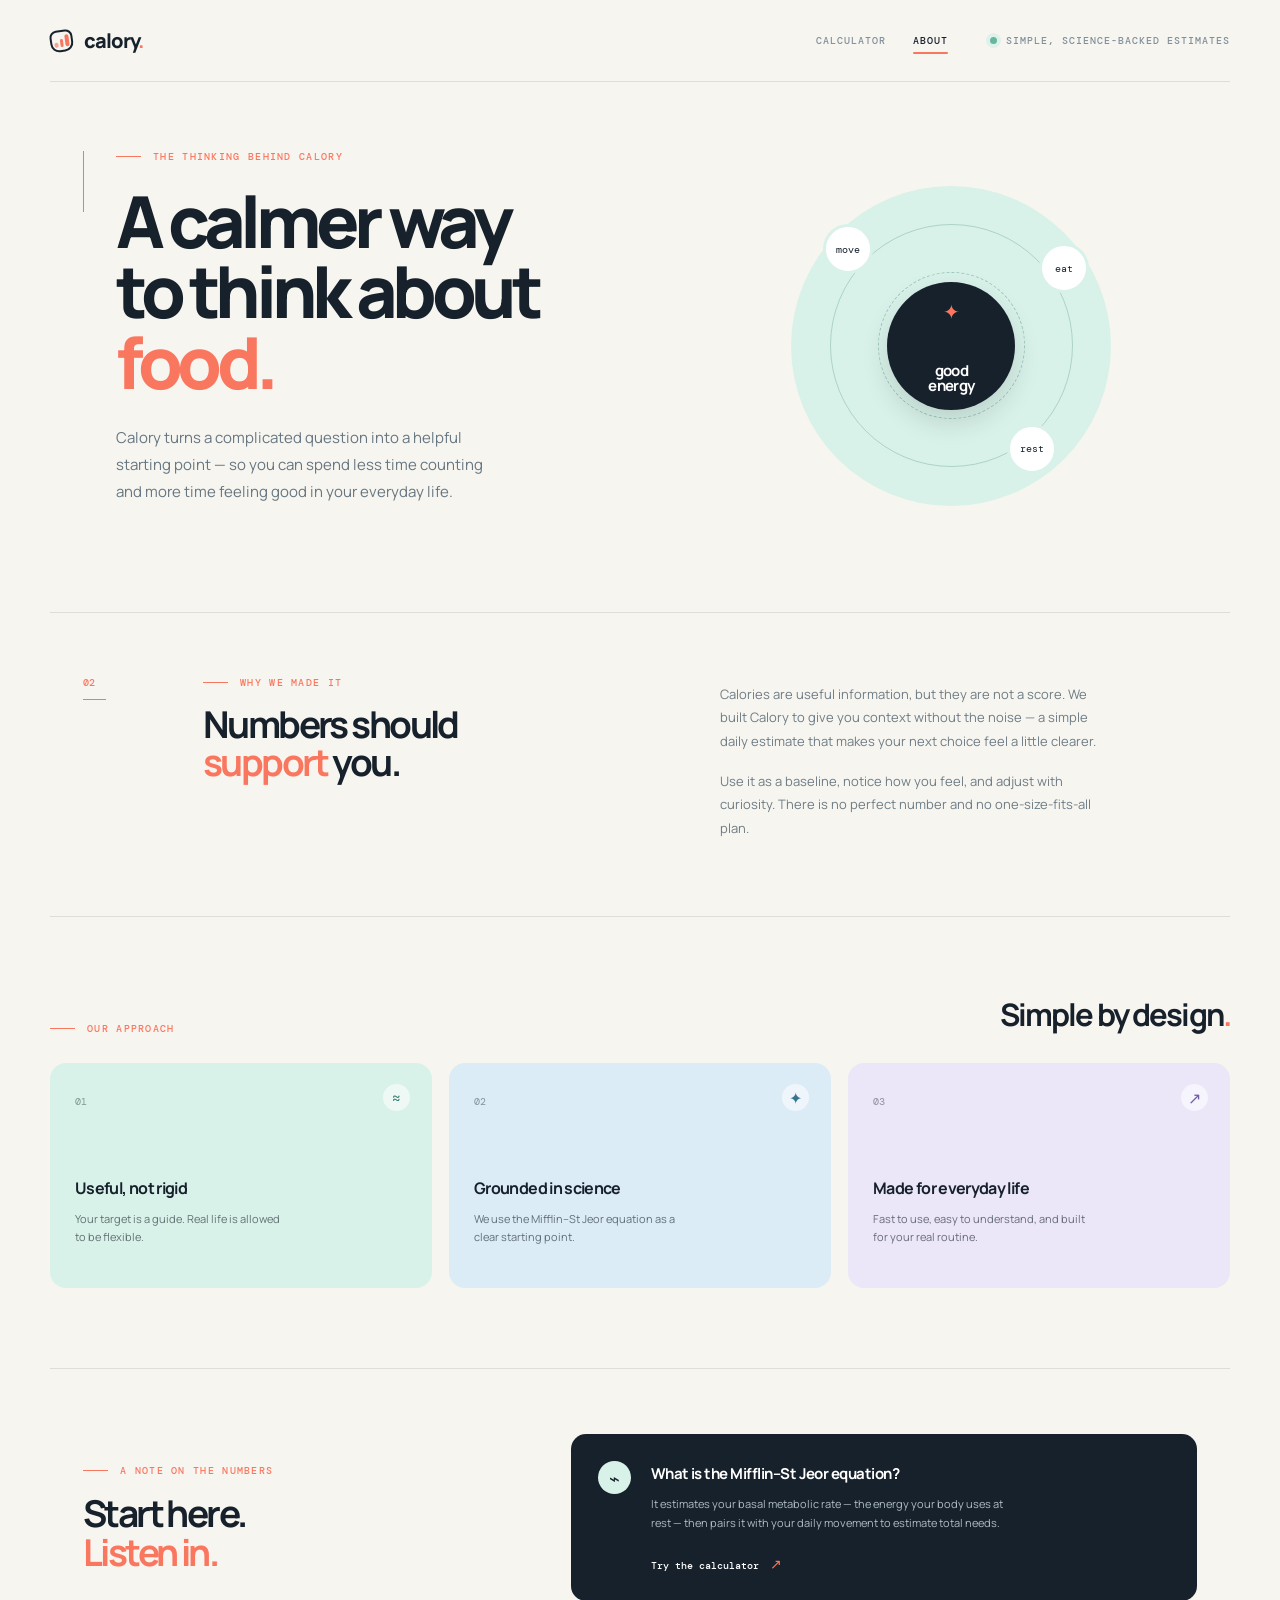
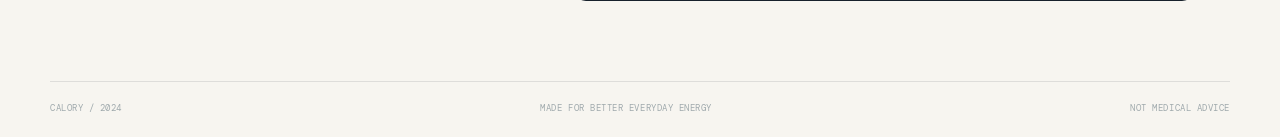
==== about.html @ 401f67f7 "second page created" ====
<!doctype html>
<html lang="en">
  <head>
    <meta charset="UTF-8" />
    <meta name="viewport" content="width=device-width, initial-scale=1.0" />
    <meta name="theme-color" content="#17212b" />
    <title>About Calory — Personal calorie planner</title>
    <link rel="preconnect" href="https://fonts.googleapis.com" />
    <link rel="preconnect" href="https://fonts.gstatic.com" crossorigin />
    <link href="https://fonts.googleapis.com/css2?family=DM+Mono:wght@400;500&family=Manrope:wght@400;500;600;700;800&display=swap" rel="stylesheet" />
    <link rel="stylesheet" href="styles.css" />
  </head>
  <body class="about-page">
    <main class="shell">
      <header class="topbar">
        <a class="brand" href="index.html#top" aria-label="Calory home">
          <span class="brand-mark" aria-hidden="true"><span></span><span></span><span></span></span>
          <span>calory<span class="brand-dot">.</span></span>
        </a>
        <nav class="topnav" aria-label="Primary navigation">
          <a class="nav-link" href="index.html">Calculator</a>
          <a class="nav-link active" href="about.html">About</a>
        </nav>
        <div class="topbar-note"><span class="live-dot"></span> Simple, science-backed estimates</div>
      </header>

      <section class="about-hero">
        <div class="about-hero-copy">
          <p class="eyebrow"><span class="eyebrow-line"></span> The thinking behind Calory</p>
          <h1>A calmer way<br />to think about <em>food.</em></h1>
          <p class="hero-text">Calory turns a complicated question into a helpful starting point — so you can spend less time counting and more time feeling good in your everyday life.</p>
        </div>
        <div class="about-orbit" aria-hidden="true">
          <div class="orbit-ring ring-one"></div><div class="orbit-ring ring-two"></div>
          <div class="orbit-core"><span>✦</span><strong>good<br />energy</strong></div>
          <span class="orbit-label label-one">move</span><span class="orbit-label label-two">eat</span><span class="orbit-label label-three">rest</span>
        </div>
      </section>

      <section class="about-story">
        <div class="section-index">02 <span></span></div>
        <div class="story-copy">
          <p class="eyebrow"><span class="eyebrow-line"></span> Why we made it</p>
          <h2>Numbers should<br /><em>support</em> you.</h2>
        </div>
        <div class="story-body">
          <p>Calories are useful information, but they are not a score. We built Calory to give you context without the noise — a simple daily estimate that makes your next choice feel a little clearer.</p>
          <p>Use it as a baseline, notice how you feel, and adjust with curiosity. There is no perfect number and no one-size-fits-all plan.</p>
        </div>
      </section>

      <section class="principles-section">
        <div class="principles-heading"><p class="eyebrow"><span class="eyebrow-line"></span> Our approach</p><h2>Simple by design<span class="heading-dot">.</span></h2></div>
        <div class="principles-grid">
          <article class="principle-card mint-card"><span class="principle-number">01</span><span class="principle-icon">≈</span><h3>Useful, not rigid</h3><p>Your target is a guide. Real life is allowed to be flexible.</p></article>
          <article class="principle-card blue-card"><span class="principle-number">02</span><span class="principle-icon">✦</span><h3>Grounded in science</h3><p>We use the Mifflin–St Jeor equation as a clear starting point.</p></article>
          <article class="principle-card lavender-card"><span class="principle-number">03</span><span class="principle-icon">↗</span><h3>Made for everyday life</h3><p>Fast to use, easy to understand, and built for your real routine.</p></article>
        </div>
      </section>

      <section class="method-section">
        <div><p class="eyebrow"><span class="eyebrow-line"></span> A note on the numbers</p><h2>Start here.<br /><em>Listen in.</em></h2></div>
        <div class="method-card"><div class="method-symbol">⌁</div><div><h3>What is the Mifflin–St Jeor equation?</h3><p>It estimates your basal metabolic rate — the energy your body uses at rest — then pairs it with your daily movement to estimate total needs.</p><a href="index.html#calorie-form">Try the calculator <span>↗</span></a></div></div>
      </section>

      <footer class="footer"><span>CALORY / 2024</span><span>Made for better everyday energy</span><span>Not medical advice</span></footer>
    </main>
  </body>
</html>
---- styles.css ----
:root {
  --ink: #17212b;
  --ink-soft: #24323e;
  --paper: #f7f5f0;
  --card: #ffffff;
  --muted: #81909b;
  --line: #dde3e2;
  --coral: #fa775f;
  --coral-light: #fff0ec;
  --mint: #d9f2e9;
  --mint-ink: #247563;
  --blue: #dcecf7;
  --blue-ink: #377392;
  --lavender: #ebe6f8;
  --lavender-ink: #7460a9;
  --display: 'Manrope', sans-serif;
  --mono: 'DM Mono', monospace;
}

* { box-sizing: border-box; }
html { scroll-behavior: smooth; }
body { margin: 0; background: var(--paper); color: var(--ink); font-family: var(--display); -webkit-font-smoothing: antialiased; }
button, input, select { font: inherit; }
button, select { cursor: pointer; }
.shell { width: min(1180px, calc(100% - 56px)); margin: 0 auto; }

.topbar { height: 82px; display: flex; align-items: center; justify-content: space-between; border-bottom: 1px solid rgba(23, 33, 43, .11); }
.brand { display: inline-flex; align-items: center; gap: 11px; text-decoration: none; color: var(--ink); font-size: 20px; font-weight: 800; letter-spacing: -1px; }
.brand-dot { color: var(--coral); }
.brand-mark { display: flex; align-items: flex-end; gap: 2px; width: 23px; height: 22px; padding: 3px 2px; border: 2px solid var(--ink); border-radius: 7px 7px 9px 9px; transform: rotate(-8deg); }
.brand-mark span { display: block; flex: 1; border-radius: 2px; background: var(--coral); }
.brand-mark span:nth-child(1) { height: 40%; opacity: .65; }.brand-mark span:nth-child(2) { height: 69%; }.brand-mark span:nth-child(3) { height: 100%; }
.topbar-note { display: flex; align-items: center; gap: 9px; color: var(--muted); font: 500 10px var(--mono); letter-spacing: .1em; text-transform: uppercase; }
.live-dot { width: 7px; height: 7px; border-radius: 50%; background: #65b89d; box-shadow: 0 0 0 4px #e0f1eb; }
.topnav { display: flex; align-items: center; gap: 27px; margin-left: auto; margin-right: 42px; }
.nav-link { position: relative; padding: 7px 0; color: var(--muted); font: 500 10px var(--mono); letter-spacing: .1em; text-decoration: none; text-transform: uppercase; transition: color .2s; }
.nav-link:hover, .nav-link.active { color: var(--ink); }.nav-link.active::after { content: ''; position: absolute; right: 0; bottom: 0; left: 0; height: 2px; border-radius: 2px; background: var(--coral); }

.hero { display: grid; grid-template-columns: 1fr 1fr; gap: clamp(55px, 9vw, 126px); align-items: center; padding: 73px 0 95px; }
.hero-copy { padding: 3px 0 0 33px; position: relative; }
.hero-copy::before { content: ''; position: absolute; width: 1px; height: 62px; left: 0; top: 1px; background: var(--coral); }
.eyebrow { display: flex; align-items: center; gap: 12px; margin: 0 0 23px; color: var(--coral); font: 500 10px var(--mono); letter-spacing: .13em; text-transform: uppercase; }
.eyebrow-line { width: 25px; height: 1px; background: currentColor; }
h1, h2, p { margin-top: 0; }
h1 { margin-bottom: 27px; font-size: clamp(54px, 6.3vw, 83px); line-height: .98; letter-spacing: -.075em; font-weight: 800; }
h1 em { color: var(--coral); font-style: normal; }
.hero-text { max-width: 390px; margin-bottom: 37px; color: #667681; font-size: 15px; line-height: 1.8; }
.hero-meta { display: flex; align-items: center; gap: 13px; }
.avatar-stack { display: flex; padding-left: 7px; }
.avatar-stack span { width: 29px; height: 29px; margin-left: -7px; display: grid; place-items: center; border: 2px solid var(--paper); border-radius: 50%; color: var(--ink); background: #e7b8ad; font-size: 10px; font-weight: 800; }
.avatar-stack span:nth-child(2) { background: #aed7ca; }.avatar-stack span:nth-child(3) { background: #d8c4ed; }.avatar-stack span:nth-child(4) { background: var(--ink); color: white; }
.hero-meta p { margin: 0; color: var(--muted); font-size: 11px; }.hero-meta strong { color: var(--ink); font-weight: 700; }

.calculator-card { padding: 37px 40px 28px; border: 1px solid rgba(23, 33, 43, .08); border-radius: 20px; background: var(--card); box-shadow: 0 18px 50px rgba(23, 33, 43, .07); }
.card-heading { display: flex; justify-content: space-between; align-items: flex-start; margin-bottom: 32px; }.card-kicker { margin: 0 0 11px; color: var(--coral); font: 500 10px var(--mono); letter-spacing: .14em; }.card-kicker span { margin-left: 8px; color: #a8b1b5; }
.card-heading h2 { margin: 0; font-size: 24px; letter-spacing: -.045em; }.sparkle { color: var(--coral); font-size: 25px; transform: rotate(13deg); }
.field-row { display: grid; grid-template-columns: 1fr 1fr; gap: 17px; margin-bottom: 21px; }.field-group label { display: block; margin: 0 0 9px; color: var(--ink); font-size: 11px; font-weight: 800; }.input-wrap, .select-wrap { position: relative; }
.input-wrap input, select { width: 100%; height: 48px; padding: 0 44px 0 14px; border: 1px solid var(--line); border-radius: 9px; outline: none; color: var(--ink); background: #fbfcfb; font-size: 13px; transition: border .2s, box-shadow .2s; appearance: none; }
.input-wrap input:focus, select:focus { border-color: var(--coral); box-shadow: 0 0 0 3px var(--coral-light); }.input-wrap span { position: absolute; top: 50%; right: 13px; transform: translateY(-50%); color: var(--muted); font: 10px var(--mono); pointer-events: none; }.select-wrap::after { content: '⌄'; position: absolute; top: 12px; right: 14px; color: #85929a; font-size: 17px; pointer-events: none; }.select-wrap select { padding-right: 32px; }
.full-field { margin-bottom: 21px; }.label-line { display: flex; align-items: center; justify-content: space-between; }.optional { color: #a2adb1; font: 10px var(--mono); }
.unit-toggle { display: flex; align-items: center; gap: 5px; margin: 1px 0 23px; color: var(--muted); font: 10px var(--mono); }.unit-toggle > span { margin-right: 7px; }.unit-button { border: 0; border-radius: 7px; padding: 7px 10px; color: var(--muted); background: transparent; font: 500 10px var(--mono); }.unit-button small { font-size: 9px; opacity: .75; }.unit-button.active { color: var(--ink); background: var(--mint); }
.calculate-button { display: flex; align-items: center; justify-content: space-between; width: 100%; height: 53px; padding: 0 16px 0 19px; border: 0; border-radius: 9px; color: white; background: var(--coral); box-shadow: 0 8px 16px rgba(250, 119, 95, .22); font-size: 12px; font-weight: 800; transition: transform .2s, box-shadow .2s, background .2s; }.calculate-button:hover { transform: translateY(-2px); background: #f26751; box-shadow: 0 11px 20px rgba(250, 119, 95, .28); }.button-arrow { display: grid; place-items: center; width: 27px; height: 27px; border-radius: 50%; color: var(--coral); background: white; font-size: 16px; }.form-note { margin: 17px 0 0; color: #a5afb3; text-align: center; font: 9px var(--mono); }.form-note span { margin-right: 5px; color: #79bca8; font-size: 13px; }

.results-section { padding: 0 0 73px; }.results-heading { display: flex; align-items: end; justify-content: space-between; margin-bottom: 29px; }.results-heading .eyebrow { margin-bottom: 15px; }.results-heading h2 { margin: 0; font-size: 31px; letter-spacing: -.06em; }.heading-dot { color: var(--coral); }.results-subtitle { margin: 0 1px 2px 0; color: var(--muted); text-align: right; font-size: 11px; line-height: 1.7; }
.result-grid { display: grid; grid-template-columns: repeat(3, 1fr); gap: 17px; }.result-card { min-height: 266px; padding: 25px 25px 23px; border-radius: 16px; }.maintenance-card { background: var(--mint); }.loss-card { background: var(--blue); }.gain-card { background: var(--lavender); }.result-top { display: flex; align-items: center; gap: 9px; margin-bottom: 30px; }.result-icon { display: grid; place-items: center; width: 24px; height: 24px; border-radius: 50%; color: var(--mint-ink); background: rgba(255,255,255,.55); font-size: 17px; font-weight: 700; }.loss-card .result-icon { color: var(--blue-ink); }.gain-card .result-icon { color: var(--lavender-ink); }.result-label { color: rgba(23, 33, 43, .63); font: 500 10px var(--mono); letter-spacing: .08em; }.calories { margin-bottom: 14px; color: var(--ink); font-size: clamp(29px, 3vw, 39px); font-weight: 800; letter-spacing: -.07em; }.calories small { color: rgba(23, 33, 43, .6); font: 10px var(--mono); letter-spacing: 0; }.result-description { min-height: 34px; max-width: 245px; margin-bottom: 22px; color: rgba(23, 33, 43, .63); font-size: 11px; line-height: 1.6; }.result-bar { height: 4px; margin-bottom: 14px; overflow: hidden; border-radius: 10px; background: rgba(23,33,43,.1); }.result-bar span { display: block; height: 100%; border-radius: 10px; background: var(--mint-ink); }.loss-card .result-bar span { background: var(--blue-ink); }.gain-card .result-bar span { background: var(--lavender-ink); }.result-tag { color: rgba(23, 33, 43, .6); font: 10px var(--mono); }
.results-footer { display: flex; align-items: center; gap: 16px; margin-top: 20px; padding: 18px 23px; border: 1px solid var(--line); border-radius: 13px; background: rgba(255,255,255,.37); }.tip-mark { display: grid; place-items: center; flex: 0 0 29px; height: 29px; border-radius: 50%; color: var(--coral); background: var(--coral-light); font-size: 15px; }.results-footer p { flex: 1; margin: 0; color: var(--muted); font-size: 10px; line-height: 1.55; }.results-footer strong { color: var(--ink); font-size: 11px; }.results-footer a { color: var(--ink); font: 500 10px var(--mono); text-decoration: none; }.results-footer a span { margin-left: 5px; color: var(--coral); font-size: 14px; }
.footer { display: flex; justify-content: space-between; padding: 20px 0 23px; border-top: 1px solid rgba(23,33,43,.11); color: #a0aaad; font: 9px var(--mono); letter-spacing: .06em; text-transform: uppercase; }

/* About page */
.about-hero { display: grid; grid-template-columns: 1.05fr .95fr; gap: 80px; align-items: center; min-height: 470px; padding: 68px 33px 70px; }
.about-hero-copy { position: relative; padding-left: 33px; }.about-hero-copy::before { content: ''; position: absolute; top: 1px; left: 0; width: 1px; height: 61px; background: var(--coral); }
.about-hero h1 { margin-bottom: 27px; font-size: clamp(48px, 5.6vw, 72px); }.about-orbit { position: relative; width: min(320px, 100%); aspect-ratio: 1; margin: 0 auto; border-radius: 50%; background: var(--mint); }
.orbit-ring { position: absolute; border: 1px solid rgba(36,117,99,.25); border-radius: 50%; }.ring-one { inset: 12%; }.ring-two { inset: 27%; border-style: dashed; border-color: rgba(36,117,99,.33); }.orbit-core { position: absolute; top: 50%; left: 50%; display: grid; place-items: center; width: 128px; height: 128px; transform: translate(-50%, -50%); border-radius: 50%; color: white; background: var(--ink); box-shadow: 0 12px 26px rgba(23,33,43,.15); text-align: center; }.orbit-core span { margin-bottom: 6px; color: var(--coral); font-size: 20px; }.orbit-core strong { font-size: 15px; letter-spacing: -.04em; line-height: 1.05; }.orbit-label { position: absolute; display: grid; place-items: center; width: 50px; height: 50px; border: 3px solid var(--mint); border-radius: 50%; color: var(--ink); background: white; font: 10px var(--mono); }.label-one { top: 12%; left: 10%; }.label-two { top: 18%; right: 7%; }.label-three { right: 17%; bottom: 10%; }
.about-story { display: grid; grid-template-columns: 80px 1fr 1fr; gap: 40px; padding: 63px 33px; border-top: 1px solid rgba(23,33,43,.11); border-bottom: 1px solid rgba(23,33,43,.11); }.section-index { color: var(--coral); font: 500 10px var(--mono); }.section-index span { display: block; width: 23px; height: 1px; margin-top: 10px; background: var(--coral); }.story-copy .eyebrow { margin-bottom: 16px; }.story-copy h2, .method-section h2 { margin: 0; font-size: 37px; line-height: 1.04; letter-spacing: -.07em; }.story-copy h2 em, .method-section h2 em { color: var(--coral); font-style: normal; }.story-body { max-width: 385px; padding-top: 7px; }.story-body p { color: #6d7c85; font-size: 13px; line-height: 1.8; }.story-body p + p { margin-top: 17px; }
.principles-section { padding: 76px 0 80px; }.principles-heading { display: flex; align-items: end; justify-content: space-between; margin-bottom: 28px; }.principles-heading .eyebrow { margin: 0; }.principles-heading h2 { margin: 0; font-size: 31px; letter-spacing: -.06em; }.principles-grid { display: grid; grid-template-columns: repeat(3, 1fr); gap: 17px; }.principle-card { position: relative; min-height: 225px; padding: 25px; border-radius: 16px; }.mint-card { background: var(--mint); }.blue-card { background: var(--blue); }.lavender-card { background: var(--lavender); }.principle-number { color: rgba(23,33,43,.45); font: 10px var(--mono); }.principle-icon { position: absolute; top: 21px; right: 22px; display: grid; place-items: center; width: 27px; height: 27px; border-radius: 50%; color: var(--mint-ink); background: rgba(255,255,255,.55); }.blue-card .principle-icon { color: var(--blue-ink); }.lavender-card .principle-icon { color: var(--lavender-ink); }.principle-card h3 { margin: 67px 0 11px; color: var(--ink); font-size: 16px; letter-spacing: -.04em; }.principle-card p { max-width: 215px; margin: 0; color: rgba(23,33,43,.62); font-size: 11px; line-height: 1.65; }
.method-section { display: grid; grid-template-columns: .8fr 1.2fr; gap: 70px; align-items: center; padding: 65px 33px 80px; border-top: 1px solid rgba(23,33,43,.11); }.method-section .eyebrow { margin-bottom: 17px; }.method-card { display: flex; gap: 20px; align-items: flex-start; padding: 27px; border-radius: 15px; background: var(--ink); }.method-symbol { display: grid; place-items: center; flex: 0 0 33px; height: 33px; border-radius: 50%; color: var(--ink); background: var(--mint); font-size: 18px; }.method-card h3 { margin: 2px 0 11px; color: white; font-size: 15px; letter-spacing: -.035em; }.method-card p { max-width: 370px; margin: 0 0 20px; color: #afbdc4; font-size: 11px; line-height: 1.7; }.method-card a { color: white; font: 500 10px var(--mono); text-decoration: none; }.method-card a span { margin-left: 5px; color: var(--coral); font-size: 14px; }

@media (max-width: 820px) { .shell { width: min(620px, calc(100% - 36px)); }.hero { grid-template-columns: 1fr; gap: 55px; padding: 58px 0 76px; }.hero-copy { padding-left: 25px; }.hero-copy::before { height: 54px; }.result-grid { grid-template-columns: 1fr; }.result-card { min-height: auto; }.result-description { min-height: auto; }.results-heading { align-items: start; gap: 20px; flex-direction: column; }.results-subtitle { text-align: left; }.results-footer { align-items: flex-start; }.results-footer a { margin-top: 5px; white-space: nowrap; }.about-hero { grid-template-columns: 1fr; gap: 30px; padding: 58px 0 75px; }.about-hero-copy { padding-left: 25px; }.about-story { grid-template-columns: 50px 1fr; gap: 25px; }.story-body { grid-column: 2; }.method-section { grid-template-columns: 1fr; gap: 32px; } }
@media (max-width: 500px) { .shell { width: calc(100% - 30px); }.topbar { height: 70px; }.topbar-note { display: none; }.topnav { gap: 17px; margin-right: 0; }.hero { padding-top: 46px; }.hero-copy { padding-left: 20px; }.hero-copy::before { height: 46px; }.hero-text { font-size: 14px; }.calculator-card { padding: 27px 20px 23px; border-radius: 15px; }.card-heading { margin-bottom: 25px; }.field-row { gap: 10px; }.input-wrap input, select { height: 45px; padding-left: 11px; }.input-wrap span { right: 9px; }.unit-toggle { flex-wrap: wrap; }.unit-toggle > span { width: 100%; margin-bottom: 2px; }.footer { gap: 10px; flex-wrap: wrap; }.footer span:nth-child(2) { order: 3; width: 100%; }.results-heading h2 { font-size: 27px; }.about-hero { padding: 45px 0 65px; }.about-hero-copy { padding-left: 20px; }.about-hero h1 { font-size: 48px; }.about-orbit { width: min(270px, 90%); }.about-story { grid-template-columns: 1fr; gap: 24px; padding: 52px 0; }.story-body { grid-column: auto; }.story-copy h2, .method-section h2 { font-size: 32px; }.principles-section { padding: 62px 0; }.principles-heading { display: block; }.principles-heading h2 { margin-top: 16px; font-size: 27px; }.principles-grid { grid-template-columns: 1fr; }.principle-card { min-height: 185px; }.principle-card h3 { margin-top: 48px; }.method-section { padding: 53px 0 65px; }.method-card { padding: 22px; } }
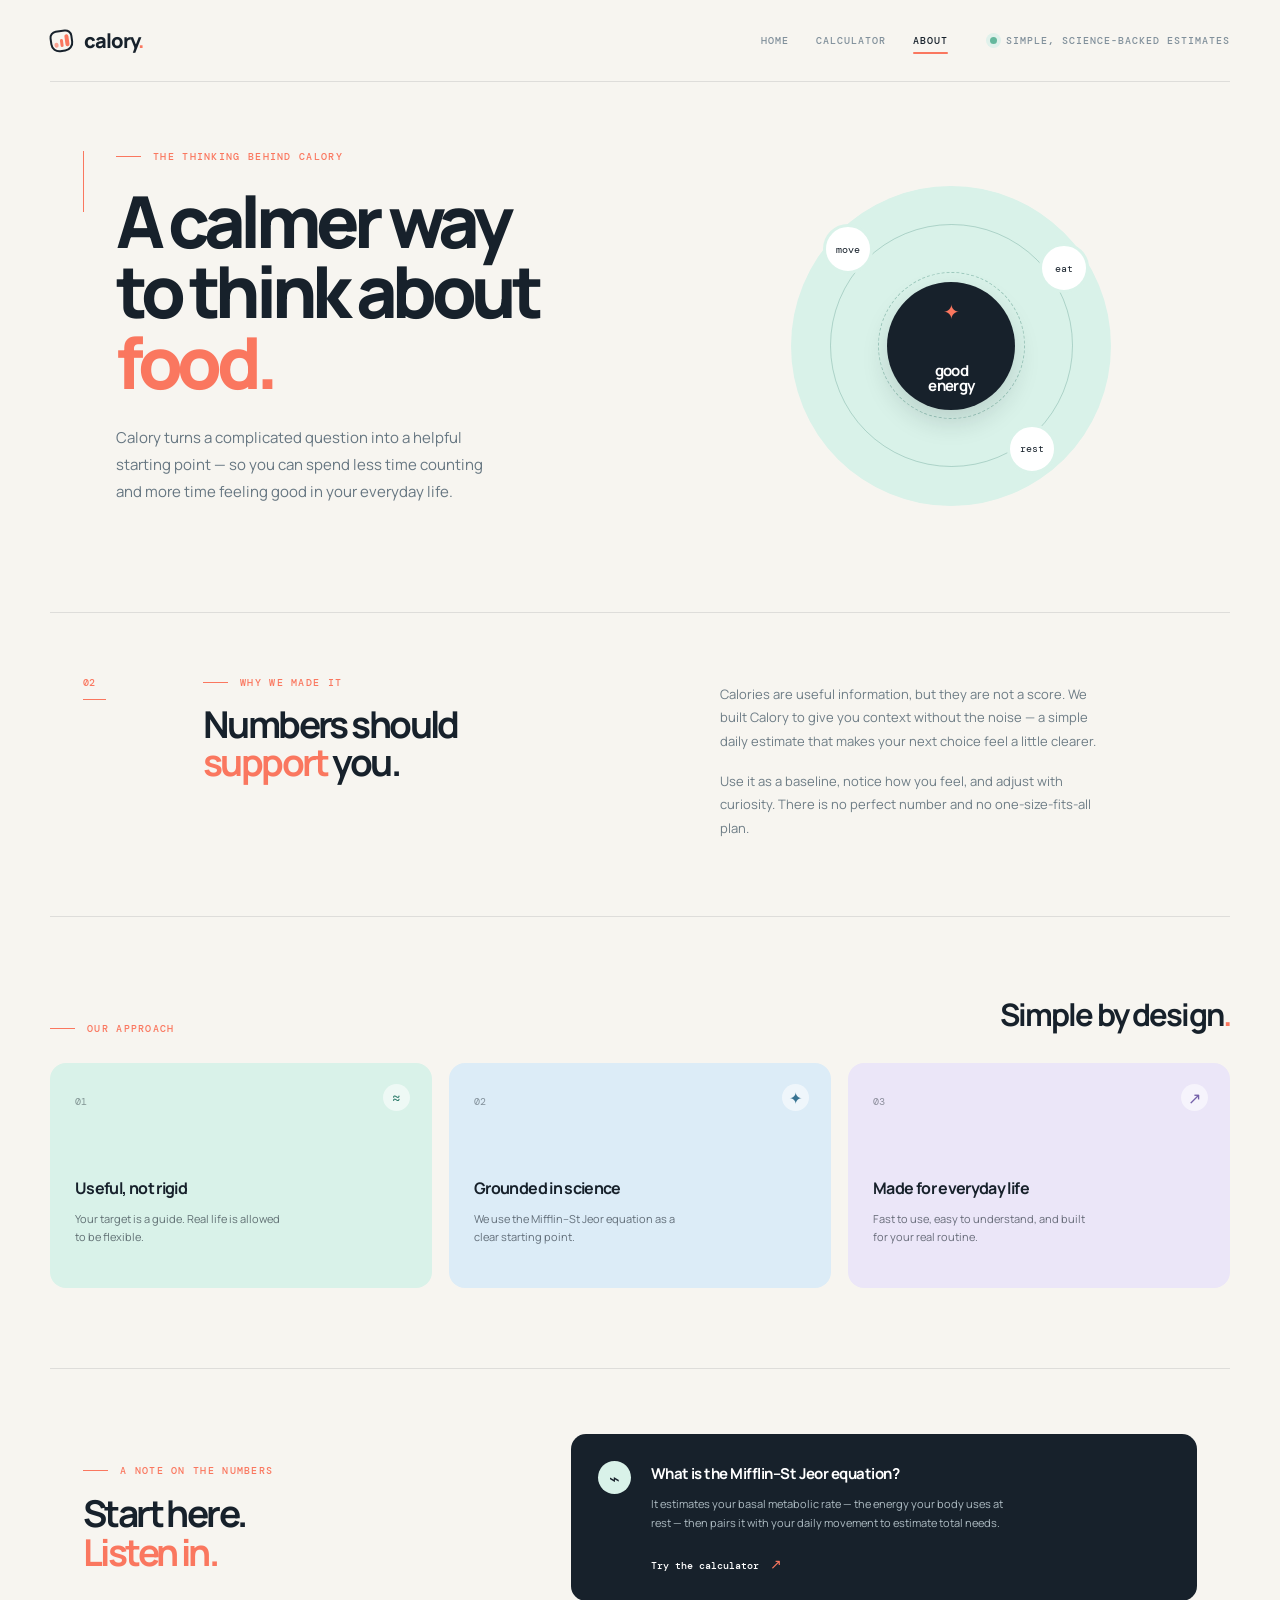
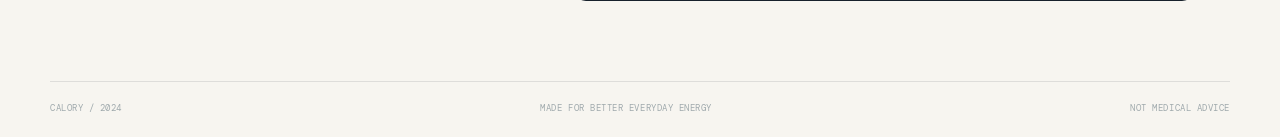
==== commit e02597d4: "homepage added" ====
--- a/about.html
+++ b/about.html
@@ -13,12 +13,13 @@
   <body class="about-page">
     <main class="shell">
       <header class="topbar">
-        <a class="brand" href="index.html#top" aria-label="Calory home">
+        <a class="brand" href="index.html" aria-label="Calory home">
           <span class="brand-mark" aria-hidden="true"><span></span><span></span><span></span></span>
           <span>calory<span class="brand-dot">.</span></span>
         </a>
         <nav class="topnav" aria-label="Primary navigation">
-          <a class="nav-link" href="index.html">Calculator</a>
+          <a class="nav-link" href="index.html">Home</a>
+          <a class="nav-link" href="calculator.html">Calculator</a>
           <a class="nav-link active" href="about.html">About</a>
         </nav>
         <div class="topbar-note"><span class="live-dot"></span> Simple, science-backed estimates</div>
@@ -60,7 +61,7 @@
 
       <section class="method-section">
         <div><p class="eyebrow"><span class="eyebrow-line"></span> A note on the numbers</p><h2>Start here.<br /><em>Listen in.</em></h2></div>
-        <div class="method-card"><div class="method-symbol">⌁</div><div><h3>What is the Mifflin–St Jeor equation?</h3><p>It estimates your basal metabolic rate — the energy your body uses at rest — then pairs it with your daily movement to estimate total needs.</p><a href="index.html#calorie-form">Try the calculator <span>↗</span></a></div></div>
+        <div class="method-card"><div class="method-symbol">⌁</div><div><h3>What is the Mifflin–St Jeor equation?</h3><p>It estimates your basal metabolic rate — the energy your body uses at rest — then pairs it with your daily movement to estimate total needs.</p><a href="calculator.html">Try the calculator <span>↗</span></a></div></div>
       </section>
 
       <footer class="footer"><span>CALORY / 2024</span><span>Made for better everyday energy</span><span>Not medical advice</span></footer>
--- a/styles.css
+++ b/styles.css
@@ -75,5 +75,16 @@
 .principles-section { padding: 76px 0 80px; }.principles-heading { display: flex; align-items: end; justify-content: space-between; margin-bottom: 28px; }.principles-heading .eyebrow { margin: 0; }.principles-heading h2 { margin: 0; font-size: 31px; letter-spacing: -.06em; }.principles-grid { display: grid; grid-template-columns: repeat(3, 1fr); gap: 17px; }.principle-card { position: relative; min-height: 225px; padding: 25px; border-radius: 16px; }.mint-card { background: var(--mint); }.blue-card { background: var(--blue); }.lavender-card { background: var(--lavender); }.principle-number { color: rgba(23,33,43,.45); font: 10px var(--mono); }.principle-icon { position: absolute; top: 21px; right: 22px; display: grid; place-items: center; width: 27px; height: 27px; border-radius: 50%; color: var(--mint-ink); background: rgba(255,255,255,.55); }.blue-card .principle-icon { color: var(--blue-ink); }.lavender-card .principle-icon { color: var(--lavender-ink); }.principle-card h3 { margin: 67px 0 11px; color: var(--ink); font-size: 16px; letter-spacing: -.04em; }.principle-card p { max-width: 215px; margin: 0; color: rgba(23,33,43,.62); font-size: 11px; line-height: 1.65; }
 .method-section { display: grid; grid-template-columns: .8fr 1.2fr; gap: 70px; align-items: center; padding: 65px 33px 80px; border-top: 1px solid rgba(23,33,43,.11); }.method-section .eyebrow { margin-bottom: 17px; }.method-card { display: flex; gap: 20px; align-items: flex-start; padding: 27px; border-radius: 15px; background: var(--ink); }.method-symbol { display: grid; place-items: center; flex: 0 0 33px; height: 33px; border-radius: 50%; color: var(--ink); background: var(--mint); font-size: 18px; }.method-card h3 { margin: 2px 0 11px; color: white; font-size: 15px; letter-spacing: -.035em; }.method-card p { max-width: 370px; margin: 0 0 20px; color: #afbdc4; font-size: 11px; line-height: 1.7; }.method-card a { color: white; font: 500 10px var(--mono); text-decoration: none; }.method-card a span { margin-left: 5px; color: var(--coral); font-size: 14px; }
 
-@media (max-width: 820px) { .shell { width: min(620px, calc(100% - 36px)); }.hero { grid-template-columns: 1fr; gap: 55px; padding: 58px 0 76px; }.hero-copy { padding-left: 25px; }.hero-copy::before { height: 54px; }.result-grid { grid-template-columns: 1fr; }.result-card { min-height: auto; }.result-description { min-height: auto; }.results-heading { align-items: start; gap: 20px; flex-direction: column; }.results-subtitle { text-align: left; }.results-footer { align-items: flex-start; }.results-footer a { margin-top: 5px; white-space: nowrap; }.about-hero { grid-template-columns: 1fr; gap: 30px; padding: 58px 0 75px; }.about-hero-copy { padding-left: 25px; }.about-story { grid-template-columns: 50px 1fr; gap: 25px; }.story-body { grid-column: 2; }.method-section { grid-template-columns: 1fr; gap: 32px; } }
-@media (max-width: 500px) { .shell { width: calc(100% - 30px); }.topbar { height: 70px; }.topbar-note { display: none; }.topnav { gap: 17px; margin-right: 0; }.hero { padding-top: 46px; }.hero-copy { padding-left: 20px; }.hero-copy::before { height: 46px; }.hero-text { font-size: 14px; }.calculator-card { padding: 27px 20px 23px; border-radius: 15px; }.card-heading { margin-bottom: 25px; }.field-row { gap: 10px; }.input-wrap input, select { height: 45px; padding-left: 11px; }.input-wrap span { right: 9px; }.unit-toggle { flex-wrap: wrap; }.unit-toggle > span { width: 100%; margin-bottom: 2px; }.footer { gap: 10px; flex-wrap: wrap; }.footer span:nth-child(2) { order: 3; width: 100%; }.results-heading h2 { font-size: 27px; }.about-hero { padding: 45px 0 65px; }.about-hero-copy { padding-left: 20px; }.about-hero h1 { font-size: 48px; }.about-orbit { width: min(270px, 90%); }.about-story { grid-template-columns: 1fr; gap: 24px; padding: 52px 0; }.story-body { grid-column: auto; }.story-copy h2, .method-section h2 { font-size: 32px; }.principles-section { padding: 62px 0; }.principles-heading { display: block; }.principles-heading h2 { margin-top: 16px; font-size: 27px; }.principles-grid { grid-template-columns: 1fr; }.principle-card { min-height: 185px; }.principle-card h3 { margin-top: 48px; }.method-section { padding: 53px 0 65px; }.method-card { padding: 22px; } }
+/* Homepage */
+.home-hero { display: grid; grid-template-columns: 1fr 1fr; gap: clamp(45px, 8vw, 108px); align-items: center; min-height: 530px; padding: 74px 33px 88px; }
+.home-hero-copy { position: relative; padding-left: 33px; }.home-hero-copy::before { content: ''; position: absolute; top: 1px; left: 0; width: 1px; height: 62px; background: var(--coral); }
+.home-hero h1 { max-width: 530px; margin-bottom: 27px; font-size: clamp(50px, 6vw, 78px); }.home-hero .hero-text { max-width: 410px; margin-bottom: 33px; }
+.home-actions { display: flex; align-items: center; gap: 24px; }.primary-link, .cta-button { display: inline-flex; align-items: center; justify-content: space-between; gap: 18px; min-height: 48px; padding: 0 15px 0 18px; border-radius: 9px; color: white; background: var(--coral); box-shadow: 0 8px 16px rgba(250,119,95,.2); font-size: 11px; font-weight: 800; text-decoration: none; transition: transform .2s, background .2s, box-shadow .2s; }.primary-link:hover, .cta-button:hover { transform: translateY(-2px); background: #f26751; box-shadow: 0 11px 20px rgba(250,119,95,.28); }.primary-link span, .cta-button span { display: grid; place-items: center; width: 25px; height: 25px; border-radius: 50%; color: var(--coral); background: white; font-size: 15px; }.text-link, .arrow-link { color: var(--ink); font: 500 10px var(--mono); text-decoration: none; }.text-link span, .arrow-link span { margin-left: 5px; color: var(--coral); font-size: 14px; }
+.home-visual { position: relative; min-height: 365px; display: grid; place-items: center; }.visual-orbit { position: absolute; border: 1px solid rgba(36,117,99,.25); border-radius: 50%; }.orbit-left { width: 330px; height: 235px; transform: rotate(27deg); background: rgba(217,242,233,.38); }.orbit-right { width: 220px; height: 330px; transform: rotate(-27deg); border-style: dashed; border-color: rgba(116,96,169,.28); background: rgba(235,230,248,.25); }
+.baseline-card { position: relative; z-index: 1; width: min(345px, 100%); padding: 28px 29px 24px; border-radius: 17px; color: white; background: var(--ink); box-shadow: 0 18px 40px rgba(23,33,43,.18); transform: rotate(-4deg); }.baseline-top, .baseline-foot { display: flex; align-items: center; justify-content: space-between; }.baseline-top { margin-bottom: 52px; }.baseline-card .card-kicker { margin: 0; color: var(--mint); }.baseline-card .sparkle { color: var(--coral); }.baseline-number { margin: 0 0 26px; font-size: clamp(38px, 4vw, 52px); font-weight: 800; letter-spacing: -.08em; }.baseline-number small { color: #aebbc0; font: 10px var(--mono); letter-spacing: 0; }.baseline-rule { height: 5px; margin-bottom: 17px; overflow: hidden; border-radius: 8px; background: rgba(255,255,255,.14); }.baseline-rule span { display: block; width: 74%; height: 100%; border-radius: inherit; background: var(--coral); }.baseline-foot { color: #aebbc0; font: 9px var(--mono); letter-spacing: .09em; }.baseline-foot span:first-child { color: var(--mint); }.visual-note { position: absolute; z-index: 2; color: var(--muted); font: 10px var(--mono); }.visual-note span { color: var(--coral); }.note-top { top: 30px; right: 2px; transform: rotate(5deg); }.note-bottom { bottom: 35px; left: 8px; color: var(--ink); transform: rotate(-8deg); }.note-bottom span { margin: 0 5px; color: var(--coral); }
+.home-intro { display: grid; grid-template-columns: 80px 1fr 1fr; gap: 40px; padding: 63px 33px; border-top: 1px solid rgba(23,33,43,.11); border-bottom: 1px solid rgba(23,33,43,.11); }.home-intro-heading .eyebrow { margin-bottom: 16px; }.home-intro h2, .home-cta h2 { margin: 0; font-size: 37px; line-height: 1.04; letter-spacing: -.07em; }.home-intro h2 em, .home-cta h2 em { color: var(--coral); font-style: normal; }.home-intro-body { max-width: 385px; padding-top: 28px; }.home-intro-body p { margin-bottom: 22px; color: #6d7c85; font-size: 13px; line-height: 1.8; }
+.home-features { padding: 76px 0 80px; }.features-heading { display: flex; align-items: end; justify-content: space-between; margin-bottom: 28px; }.features-heading .eyebrow { margin: 0; }.features-heading h2 { margin: 0; font-size: 31px; letter-spacing: -.06em; }.feature-grid { display: grid; grid-template-columns: repeat(3, 1fr); gap: 17px; }.feature-card { position: relative; min-height: 225px; padding: 25px; border-radius: 16px; }.feature-number { color: rgba(23,33,43,.45); font: 10px var(--mono); }.feature-icon { position: absolute; top: 21px; right: 22px; display: grid; place-items: center; width: 27px; height: 27px; border-radius: 50%; color: var(--mint-ink); background: rgba(255,255,255,.55); }.blue-card .feature-icon { color: var(--blue-ink); }.lavender-card .feature-icon { color: var(--lavender-ink); }.feature-card h3 { margin: 67px 0 11px; color: var(--ink); font-size: 16px; letter-spacing: -.04em; }.feature-card p { max-width: 225px; margin: 0; color: rgba(23,33,43,.62); font-size: 11px; line-height: 1.65; }
+.home-cta { display: flex; align-items: center; justify-content: space-between; gap: 35px; padding: 45px 48px; border-radius: 17px; background: var(--ink); }.home-cta .eyebrow { margin-bottom: 17px; color: var(--mint); }.home-cta h2 { color: white; }.home-cta .cta-button { flex: 0 0 auto; color: var(--ink); background: var(--mint); box-shadow: none; }.home-cta .cta-button:hover { background: #c6e8dc; }.home-cta .cta-button span { color: var(--mint-ink); }
+
+@media (max-width: 820px) { .shell { width: min(620px, calc(100% - 36px)); }.hero, .home-hero { grid-template-columns: 1fr; gap: 55px; padding: 58px 0 76px; }.home-hero { gap: 35px; }.hero-copy, .home-hero-copy { padding-left: 25px; }.hero-copy::before, .home-hero-copy::before { height: 54px; }.home-intro { grid-template-columns: 50px 1fr; gap: 25px; }.home-intro-body { grid-column: 2; padding-top: 0; }.home-cta { padding: 36px 30px; }.result-grid, .feature-grid { grid-template-columns: 1fr; }.result-card { min-height: auto; }.result-description { min-height: auto; }.feature-card { min-height: 185px; }.feature-card h3 { margin-top: 48px; }.results-heading { align-items: start; gap: 20px; flex-direction: column; }.results-subtitle { text-align: left; }.results-footer { align-items: flex-start; }.results-footer a { margin-top: 5px; white-space: nowrap; }.about-hero { grid-template-columns: 1fr; gap: 30px; padding: 58px 0 75px; }.about-hero-copy { padding-left: 25px; }.about-story { grid-template-columns: 50px 1fr; gap: 25px; }.story-body { grid-column: 2; }.method-section { grid-template-columns: 1fr; gap: 32px; } }
+@media (max-width: 500px) { .shell { width: calc(100% - 30px); }.topbar { height: 70px; }.topbar-note { display: none; }.topnav { gap: 13px; margin-right: 0; }.nav-link { font-size: 9px; }.hero, .home-hero { padding-top: 46px; }.hero-copy, .home-hero-copy { padding-left: 20px; }.hero-copy::before, .home-hero-copy::before { height: 46px; }.hero-text { font-size: 14px; }.home-hero h1 { font-size: 48px; }.home-actions { align-items: flex-start; flex-direction: column; gap: 17px; }.home-visual { min-height: 300px; }.baseline-card { width: min(320px, 94%); padding: 24px 22px 21px; }.baseline-top { margin-bottom: 43px; }.orbit-left { width: 285px; height: 205px; }.orbit-right { width: 185px; height: 280px; }.note-top { right: -4px; }.note-bottom { left: 0; }.home-intro { grid-template-columns: 1fr; gap: 24px; padding: 52px 0; }.home-intro-body { grid-column: auto; }.home-intro h2, .home-cta h2 { font-size: 32px; }.features-heading { display: block; }.features-heading h2 { margin-top: 16px; font-size: 27px; }.home-features { padding: 62px 0; }.home-cta { align-items: flex-start; flex-direction: column; padding: 32px 24px; }.footer { gap: 10px; flex-wrap: wrap; }.footer span:nth-child(2) { order: 3; width: 100%; }.results-heading h2 { font-size: 27px; }.calculator-card { padding: 27px 20px 23px; border-radius: 15px; }.card-heading { margin-bottom: 25px; }.field-row { gap: 10px; }.input-wrap input, select { height: 45px; padding-left: 11px; }.input-wrap span { right: 9px; }.unit-toggle { flex-wrap: wrap; }.unit-toggle > span { width: 100%; margin-bottom: 2px; }.about-hero { padding: 45px 0 65px; }.about-hero-copy { padding-left: 20px; }.about-hero h1 { font-size: 48px; }.about-orbit { width: min(270px, 90%); }.about-story { grid-template-columns: 1fr; gap: 24px; padding: 52px 0; }.story-body { grid-column: auto; }.story-copy h2, .method-section h2 { font-size: 32px; }.principles-section { padding: 62px 0; }.principles-heading { display: block; }.principles-heading h2 { margin-top: 16px; font-size: 27px; }.principles-grid { grid-template-columns: 1fr; }.principle-card { min-height: 185px; }.principle-card h3 { margin-top: 48px; }.method-section { padding: 53px 0 65px; }.method-card { padding: 22px; } }
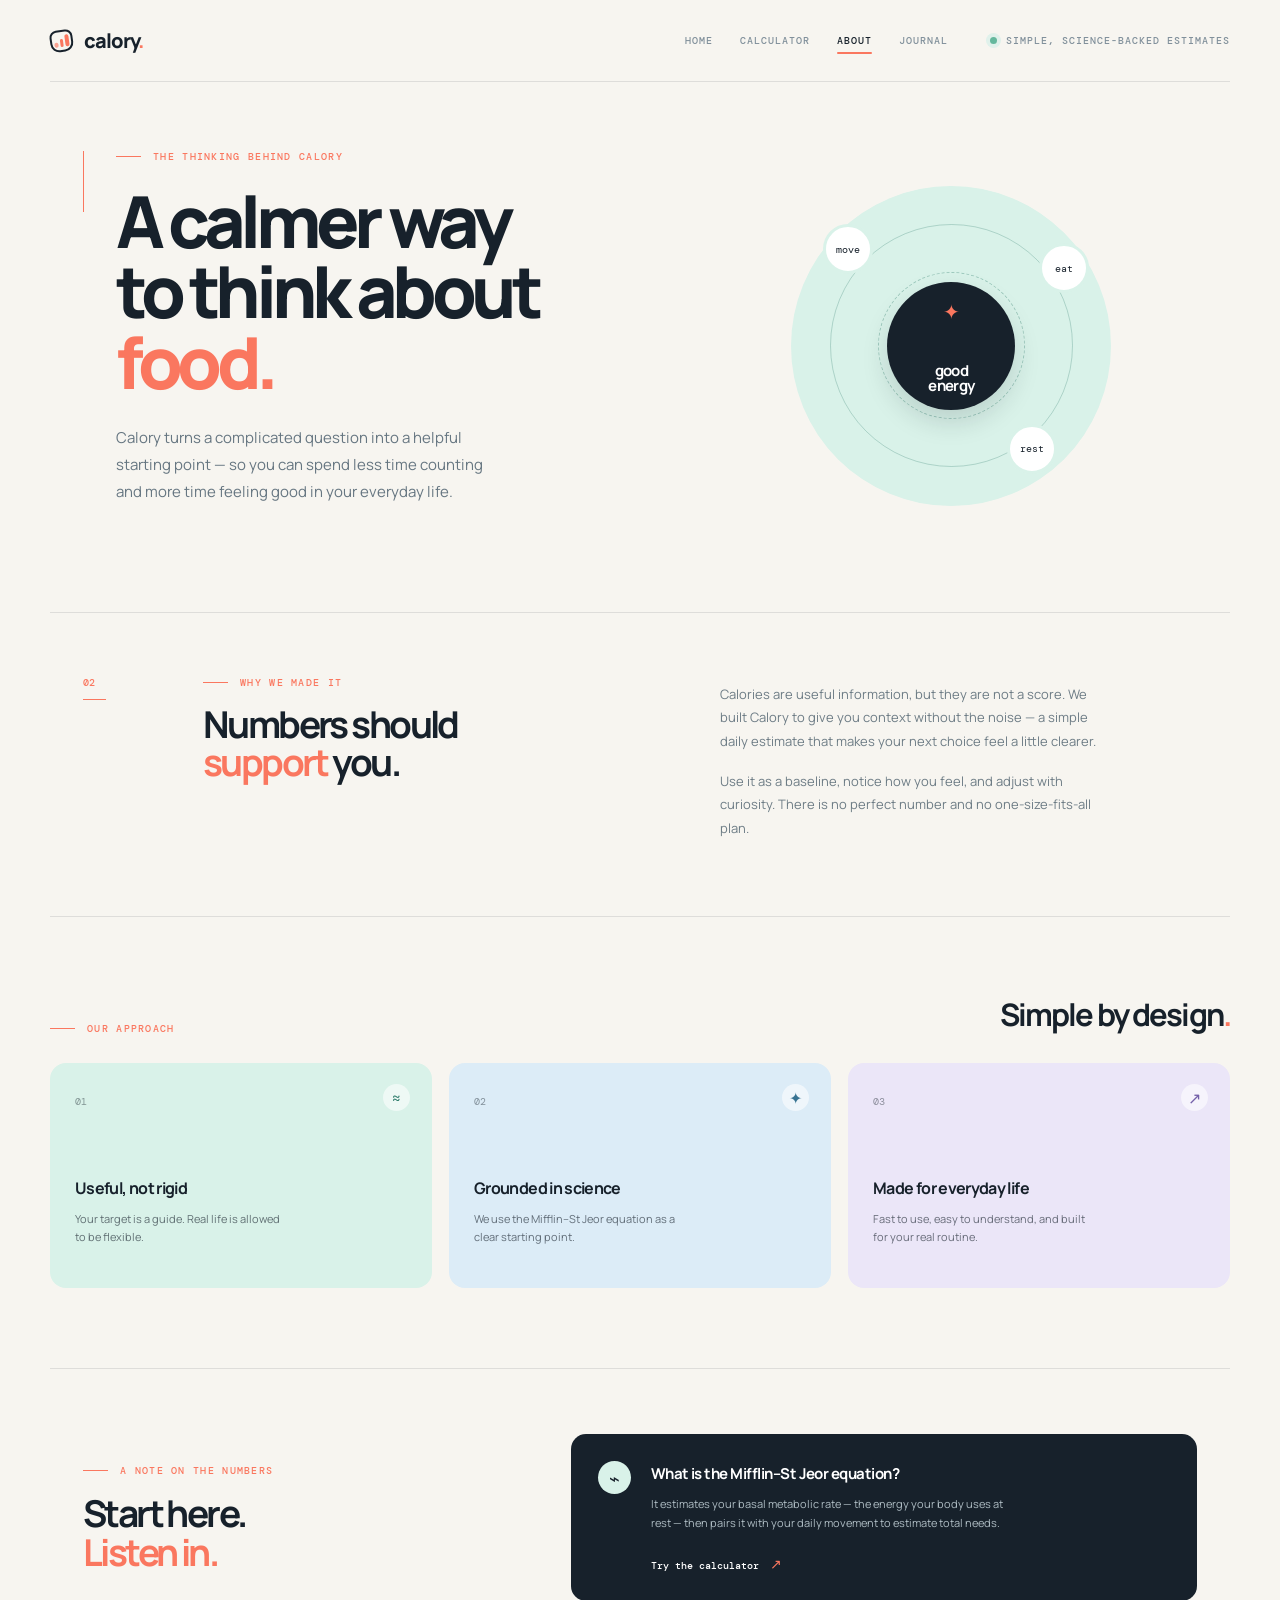
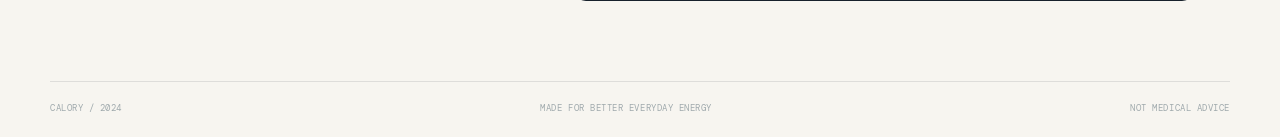
==== commit badcee2d: "blog added" ====
--- a/about.html
+++ b/about.html
@@ -21,6 +21,7 @@
           <a class="nav-link" href="index.html">Home</a>
           <a class="nav-link" href="calculator.html">Calculator</a>
           <a class="nav-link active" href="about.html">About</a>
+          <a class="nav-link" href="blog.html">Journal</a>
         </nav>
         <div class="topbar-note"><span class="live-dot"></span> Simple, science-backed estimates</div>
       </header>
--- a/styles.css
+++ b/styles.css
@@ -88,3 +88,15 @@
 
 @media (max-width: 820px) { .shell { width: min(620px, calc(100% - 36px)); }.hero, .home-hero { grid-template-columns: 1fr; gap: 55px; padding: 58px 0 76px; }.home-hero { gap: 35px; }.hero-copy, .home-hero-copy { padding-left: 25px; }.hero-copy::before, .home-hero-copy::before { height: 54px; }.home-intro { grid-template-columns: 50px 1fr; gap: 25px; }.home-intro-body { grid-column: 2; padding-top: 0; }.home-cta { padding: 36px 30px; }.result-grid, .feature-grid { grid-template-columns: 1fr; }.result-card { min-height: auto; }.result-description { min-height: auto; }.feature-card { min-height: 185px; }.feature-card h3 { margin-top: 48px; }.results-heading { align-items: start; gap: 20px; flex-direction: column; }.results-subtitle { text-align: left; }.results-footer { align-items: flex-start; }.results-footer a { margin-top: 5px; white-space: nowrap; }.about-hero { grid-template-columns: 1fr; gap: 30px; padding: 58px 0 75px; }.about-hero-copy { padding-left: 25px; }.about-story { grid-template-columns: 50px 1fr; gap: 25px; }.story-body { grid-column: 2; }.method-section { grid-template-columns: 1fr; gap: 32px; } }
 @media (max-width: 500px) { .shell { width: calc(100% - 30px); }.topbar { height: 70px; }.topbar-note { display: none; }.topnav { gap: 13px; margin-right: 0; }.nav-link { font-size: 9px; }.hero, .home-hero { padding-top: 46px; }.hero-copy, .home-hero-copy { padding-left: 20px; }.hero-copy::before, .home-hero-copy::before { height: 46px; }.hero-text { font-size: 14px; }.home-hero h1 { font-size: 48px; }.home-actions { align-items: flex-start; flex-direction: column; gap: 17px; }.home-visual { min-height: 300px; }.baseline-card { width: min(320px, 94%); padding: 24px 22px 21px; }.baseline-top { margin-bottom: 43px; }.orbit-left { width: 285px; height: 205px; }.orbit-right { width: 185px; height: 280px; }.note-top { right: -4px; }.note-bottom { left: 0; }.home-intro { grid-template-columns: 1fr; gap: 24px; padding: 52px 0; }.home-intro-body { grid-column: auto; }.home-intro h2, .home-cta h2 { font-size: 32px; }.features-heading { display: block; }.features-heading h2 { margin-top: 16px; font-size: 27px; }.home-features { padding: 62px 0; }.home-cta { align-items: flex-start; flex-direction: column; padding: 32px 24px; }.footer { gap: 10px; flex-wrap: wrap; }.footer span:nth-child(2) { order: 3; width: 100%; }.results-heading h2 { font-size: 27px; }.calculator-card { padding: 27px 20px 23px; border-radius: 15px; }.card-heading { margin-bottom: 25px; }.field-row { gap: 10px; }.input-wrap input, select { height: 45px; padding-left: 11px; }.input-wrap span { right: 9px; }.unit-toggle { flex-wrap: wrap; }.unit-toggle > span { width: 100%; margin-bottom: 2px; }.about-hero { padding: 45px 0 65px; }.about-hero-copy { padding-left: 20px; }.about-hero h1 { font-size: 48px; }.about-orbit { width: min(270px, 90%); }.about-story { grid-template-columns: 1fr; gap: 24px; padding: 52px 0; }.story-body { grid-column: auto; }.story-copy h2, .method-section h2 { font-size: 32px; }.principles-section { padding: 62px 0; }.principles-heading { display: block; }.principles-heading h2 { margin-top: 16px; font-size: 27px; }.principles-grid { grid-template-columns: 1fr; }.principle-card { min-height: 185px; }.principle-card h3 { margin-top: 48px; }.method-section { padding: 53px 0 65px; }.method-card { padding: 22px; } }
+
+/* Journal index and article pages */
+.journal-hero { display: grid; grid-template-columns: 1.1fr .9fr; gap: 70px; align-items: end; padding: 74px 33px 69px; border-bottom: 1px solid rgba(23,33,43,.11); }
+.journal-hero-copy { position: relative; padding-left: 33px; }.journal-hero-copy::before { content: ''; position: absolute; top: 1px; left: 0; width: 1px; height: 62px; background: var(--coral); }
+.journal-hero h1 { max-width: 610px; margin-bottom: 25px; font-size: clamp(50px, 6vw, 78px); }.journal-hero h1 em { color: var(--coral); font-style: normal; }.journal-hero .hero-text { max-width: 430px; margin-bottom: 0; }
+.journal-stamp { justify-self: end; width: 220px; height: 220px; padding: 25px; border-radius: 50%; color: var(--ink); background: var(--mint); transform: rotate(7deg); }.journal-stamp-inner { display: flex; flex-direction: column; justify-content: space-between; width: 100%; height: 100%; border: 1px solid rgba(36,117,99,.3); border-radius: 50%; padding: 17px; }.journal-stamp strong { font-size: 34px; letter-spacing: -.09em; line-height: .9; }.journal-stamp span { color: var(--mint-ink); font: 10px var(--mono); letter-spacing: .08em; line-height: 1.5; text-transform: uppercase; }.journal-stamp-mark { align-self: flex-end; color: var(--coral); font-size: 27px; }
+.journal-section { padding: 63px 33px 78px; }.journal-section-heading { display: flex; align-items: end; justify-content: space-between; margin-bottom: 28px; }.journal-section-heading h2 { margin: 0; font-size: 31px; letter-spacing: -.06em; }.journal-section-heading .eyebrow { margin: 0; }
+.post-grid { display: grid; grid-template-columns: 1.35fr 1fr; grid-template-rows: auto auto; gap: 17px; }.post-card { position: relative; display: flex; flex-direction: column; min-height: 267px; padding: 25px; overflow: hidden; border-radius: 16px; text-decoration: none; transition: transform .2s, box-shadow .2s; }.post-card:hover { transform: translateY(-4px); box-shadow: 0 16px 30px rgba(23,33,43,.08); }.post-card.featured { grid-row: span 2; min-height: 551px; padding: 31px; }.post-cover { position: relative; height: 132px; margin: -25px -25px 25px; overflow: hidden; background: var(--blue); }.featured .post-cover { height: 248px; margin: -31px -31px 29px; }.post-cover::before, .post-cover::after { content: ''; position: absolute; border: 1px solid currentColor; border-radius: 50%; }.cover-coral { color: rgba(250,119,95,.52); background: var(--coral-light); }.cover-coral::before { width: 240px; height: 145px; top: 24px; left: 20%; transform: rotate(-19deg); }.cover-coral::after { width: 180px; height: 180px; top: -60px; right: 11%; border-style: dashed; }.cover-mint { color: rgba(36,117,99,.34); background: var(--mint); }.cover-mint::before { width: 190px; height: 190px; top: -42px; left: 12%; }.cover-mint::after { width: 90px; height: 90px; right: 19%; bottom: -26px; background: rgba(255,255,255,.42); }.cover-blue { color: rgba(55,115,146,.37); background: var(--blue); }.cover-blue::before { width: 205px; height: 70px; top: 35px; left: 16%; transform: rotate(29deg); }.cover-blue::after { width: 126px; height: 126px; right: 10%; top: -45px; border-style: dashed; }.cover-glyph { position: absolute; top: 50%; left: 50%; z-index: 1; transform: translate(-50%, -50%); color: currentColor; font-size: 47px; font-weight: 700; }.post-kicker { margin: 0 0 13px; color: var(--coral); font: 500 10px var(--mono); letter-spacing: .11em; text-transform: uppercase; }.post-card h3 { max-width: 480px; margin: 0 0 12px; color: var(--ink); font-size: 23px; line-height: 1.06; letter-spacing: -.06em; }.post-card:not(.featured) h3 { font-size: 19px; }.post-card p { max-width: 475px; margin: 0; color: rgba(23,33,43,.63); font-size: 12px; line-height: 1.65; }.post-meta { display: flex; align-items: center; gap: 9px; margin-top: auto; padding-top: 22px; color: rgba(23,33,43,.5); font: 10px var(--mono); }.post-meta span:first-child { color: var(--ink); }.post-meta i { width: 3px; height: 3px; border-radius: 50%; background: var(--coral); }
+.journal-note { display: flex; align-items: center; gap: 16px; margin-top: 19px; padding: 18px 23px; border: 1px solid var(--line); border-radius: 13px; background: rgba(255,255,255,.37); }.journal-note-mark { display: grid; place-items: center; flex: 0 0 29px; height: 29px; border-radius: 50%; color: var(--coral); background: var(--coral-light); }.journal-note p { margin: 0; color: var(--muted); font-size: 10px; line-height: 1.55; }.journal-note strong { color: var(--ink); font-size: 11px; }
+.article-hero { max-width: 820px; margin: 0 auto; padding: 79px 0 59px; text-align: center; }.article-hero .eyebrow { justify-content: center; }.article-hero h1 { margin-bottom: 25px; font-size: clamp(48px, 6vw, 76px); }.article-hero h1 em { color: var(--coral); font-style: normal; }.article-dek { max-width: 540px; margin: 0 auto 22px; color: #6d7c85; font-size: 15px; line-height: 1.8; }.article-meta { display: flex; justify-content: center; align-items: center; gap: 12px; color: var(--muted); font: 10px var(--mono); }.article-meta i { width: 4px; height: 4px; border-radius: 50%; background: var(--coral); }.article-art { position: relative; display: grid; place-items: center; width: min(100%, 980px); height: 310px; margin: 0 auto 58px; overflow: hidden; border-radius: 18px; }.article-art::before, .article-art::after { content: ''; position: absolute; border: 1px solid currentColor; border-radius: 50%; }.article-art.coral-art { color: rgba(250,119,95,.5); background: var(--coral-light); }.article-art.mint-art { color: rgba(36,117,99,.35); background: var(--mint); }.article-art.blue-art { color: rgba(55,115,146,.4); background: var(--blue); }.article-art::before { width: 430px; height: 260px; transform: rotate(-14deg); }.article-art::after { width: 255px; height: 255px; top: -88px; right: 16%; border-style: dashed; }.article-art span { position: relative; z-index: 1; color: currentColor; font-size: 84px; font-weight: 800; letter-spacing: -.1em; }.article-body { display: grid; grid-template-columns: 110px minmax(0, 620px) 1fr; gap: 35px; padding: 0 33px 79px; }.article-index { color: var(--coral); font: 500 10px var(--mono); }.article-index span { display: block; width: 23px; height: 1px; margin-top: 10px; background: var(--coral); }.article-copy p { color: #5f7079; font-size: 14px; line-height: 1.9; }.article-copy p:first-child { margin-top: 0; color: var(--ink); font-size: 18px; line-height: 1.6; letter-spacing: -.02em; }.article-copy h2 { margin: 37px 0 14px; color: var(--ink); font-size: 27px; letter-spacing: -.055em; }.article-copy blockquote { margin: 31px 0; padding: 22px 25px; border-left: 3px solid var(--coral); border-radius: 0 10px 10px 0; color: var(--ink); background: var(--coral-light); font-size: 17px; font-weight: 700; line-height: 1.5; letter-spacing: -.035em; }.article-aside { align-self: start; padding-top: 6px; }.article-aside-label { margin: 0 0 13px; color: var(--coral); font: 500 10px var(--mono); letter-spacing: .1em; text-transform: uppercase; }.article-aside a { display: block; padding: 12px 0; border-top: 1px solid var(--line); color: var(--ink); font-size: 11px; font-weight: 700; line-height: 1.4; text-decoration: none; }.article-aside a:last-child { border-bottom: 1px solid var(--line); }.article-aside a:hover { color: var(--coral); }.article-cta { display: flex; align-items: center; justify-content: space-between; gap: 25px; margin: 0 33px 63px; padding: 30px 34px; border-radius: 16px; background: var(--ink); }.article-cta h2 { margin: 0; color: white; font-size: 25px; letter-spacing: -.05em; }.article-cta p { margin: 5px 0 0; color: #afbdc4; font-size: 11px; }.article-cta .primary-link { flex: 0 0 auto; }
+@media (max-width: 820px) { .journal-hero { grid-template-columns: 1fr; gap: 42px; padding: 58px 0 65px; }.journal-hero-copy { padding-left: 25px; }.journal-hero-copy::before { height: 54px; }.journal-stamp { justify-self: center; width: 180px; height: 180px; }.journal-stamp strong { font-size: 27px; }.post-grid { grid-template-columns: 1fr; }.post-card.featured { grid-row: auto; min-height: 0; }.featured .post-cover { height: 210px; }.journal-section { padding: 54px 0 68px; }.article-hero { padding: 58px 0 48px; }.article-art { height: 240px; margin-bottom: 48px; }.article-body { grid-template-columns: 50px 1fr; gap: 25px; padding: 0 0 66px; }.article-aside { grid-column: 2; }.article-cta { align-items: flex-start; flex-direction: column; margin: 0 0 52px; padding: 28px 25px; } }
+@media (max-width: 500px) { .topnav { gap: 10px; }.journal-hero h1, .article-hero h1 { font-size: 47px; }.journal-section-heading { display: block; }.journal-section-heading h2 { margin-top: 16px; font-size: 27px; }.post-card.featured { padding: 24px; }.featured .post-cover { margin: -24px -24px 24px; height: 170px; }.post-card { min-height: 240px; }.post-cover { height: 112px; }.post-card h3, .post-card:not(.featured) h3 { font-size: 19px; }.article-dek { font-size: 14px; }.article-art { height: 190px; }.article-art span { font-size: 64px; }.article-copy p:first-child { font-size: 16px; }.article-copy h2 { font-size: 24px; }.article-copy blockquote { font-size: 15px; }.article-cta h2 { font-size: 22px; } }
